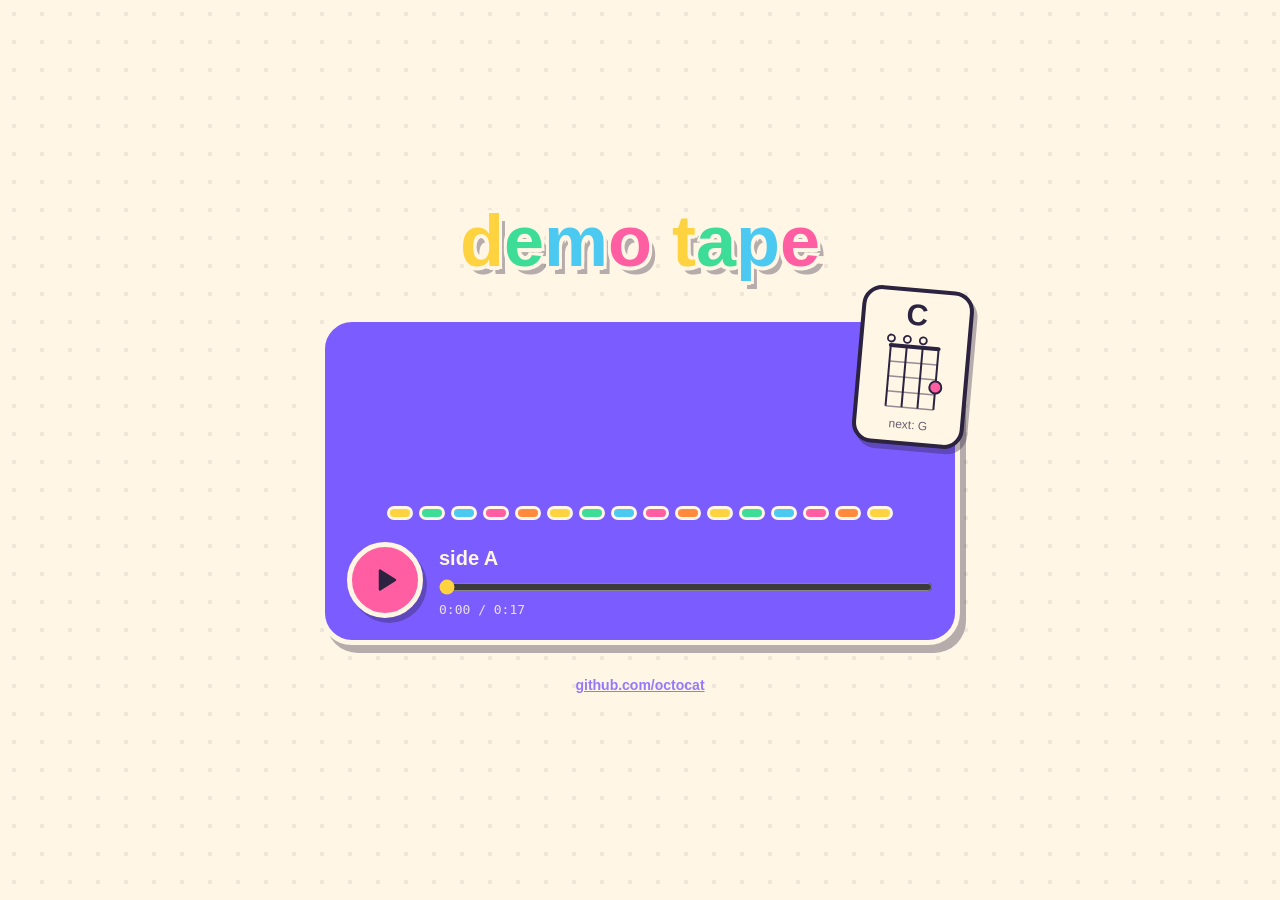
==== examples/profile/docs/tape/index.html @ 2af3d22a "Pernik 0.1: playful, theme-aware widgets for GitHub profile READMEs - core: pernik.toml, themes (per" ====
<!doctype html>
<!-- made by pernik mixtape: rewritten on every build, so edit pernik.toml instead of this file -->
<html lang="en">
<head>
<meta charset="utf-8">
<meta name="viewport" content="width=device-width, initial-scale=1">
<title>tape</title>
<meta name="description" content="A short recording, played on a cassette tape.">
<style>
  :root {
    --krem: #FFF6E5; --tinta: #2B2340; --jeruk: #FF8A3D; --pink: #FF5FA2;
    --kuning: #FFD23F; --mint: #3DDC97; --langit: #4CC9F0; --anggur: #7B5CFF;
    --bg: var(--krem); --fg: var(--tinta); --dot: #2B234014; --shadow: #2B234059;
    --round: 'Arial Rounded MT Bold', 'Nunito', 'Varela Round', 'Trebuchet MS', 'Segoe UI', sans-serif;
    --body: 'Segoe UI', Ubuntu, 'Helvetica Neue', sans-serif;
  }
  @media (prefers-color-scheme: dark) {
    :root { --bg: #1d1730; --fg: var(--krem); --dot: #FFF6E512; --shadow: #00000080; }
  }
  * { box-sizing: border-box; }
  html, body { margin: 0; }
  body {
    min-height: 100vh; display: grid; place-items: center; padding: 32px 16px; overflow-x: hidden;
    background: radial-gradient(var(--dot) 2px, transparent 2.5px) 0 0 / 28px 28px, var(--bg);
    color: var(--fg); font: 16px/1.5 var(--body);
  }
  .round { font-family: var(--round); font-weight: 800; }
  main { width: min(640px, 100%); text-align: center; }

  h1 { font-size: clamp(40px, 11vw, 72px); line-height: 1; margin: 0 0 28px; overflow-wrap: anywhere; }
  h1 span { display: inline-block; animation: bob 2.4s cubic-bezier(.5,-0.4,.5,1.4) infinite; }
  @keyframes bob { 0%,100% { transform: translateY(0) rotate(-3deg); } 50% { transform: translateY(-8px) rotate(3deg); } }

  .deck { position: relative; background: var(--anggur); border: 5px solid var(--krem); border-radius: 32px;
    box-shadow: 6px 8px 0 var(--shadow); padding: 28px 22px 22px; margin-top: 40px; }
  .viz { display: flex; gap: 6px; align-items: flex-end; justify-content: center; height: 170px; }
  .viz i { flex: 1; max-width: 26px; min-height: 14px; height: 14px; border-radius: 99px; border: 3px solid var(--krem);
    transition: height .06s linear; }

  .ctrl { display: flex; align-items: center; gap: 16px; margin-top: 22px; }
  button.play { flex: none; width: 76px; height: 76px; border-radius: 50%; border: 5px solid var(--krem);
    background: var(--pink); color: var(--tinta); cursor: pointer; display: grid; place-items: center;
    box-shadow: 4px 5px 0 var(--shadow); transition: transform .15s cubic-bezier(.5,-0.4,.5,1.6); }
  button.play:hover { transform: scale(1.07) rotate(-4deg); }
  button.play:active { transform: scale(.94); }
  button.play svg { width: 30px; height: 30px; }
  .track { flex: 1; text-align: left; color: var(--krem); min-width: 0; }
  .track .t { font-size: 20px; }
  input[type=range] { width: 100%; margin: 6px 0 0; accent-color: var(--kuning); }
  .time { font: 13px ui-monospace, Menlo, monospace; opacity: .85; }
  button:focus-visible, input:focus-visible { outline: 4px solid var(--kuning); outline-offset: 4px; }

  .chord { position: absolute; top: -34px; right: -14px; width: 112px; padding: 8px 10px 10px; background: var(--krem);
    color: var(--tinta); border: 4px solid var(--tinta); border-radius: 20px; box-shadow: 4px 5px 0 var(--shadow);
    transform: rotate(5deg); z-index: 2; }
  .chord[hidden] { display: none; }
  .chord .name { font-size: 30px; line-height: 1; margin-bottom: 4px; }
  .chord svg { width: 72px; height: 80px; display: block; margin: 0 auto; }
  .chord.pop { animation: pop .35s cubic-bezier(.5,-0.4,.5,1.6); }
  @keyframes pop { from { transform: rotate(5deg) scale(.7); } to { transform: rotate(5deg) scale(1); } }
  .chord .next { font: 12px var(--body); opacity: .7; margin-top: 4px; }
  @media (max-width: 480px) { .chord { width: 92px; right: -6px; top: -40px; } .chord .name { font-size: 24px; } .chord svg { width: 56px; height: 64px; } }
  .msg { color: var(--krem); margin: 12px 0 0; font-size: 14px; }
  .msg[hidden] { display: none; }
  footer { margin-top: 30px; font-size: 14px; opacity: .8; }
  a { color: var(--anggur); font-weight: 600; }
  @media (prefers-color-scheme: dark) { a { color: var(--langit); } }
  @media (prefers-reduced-motion: reduce) { h1 span, .chord.pop { animation: none; } .viz i { transition: none; } }
</style>
</head>
<body>
<main>
  <h1 class="round" id="title" aria-label="tape"></h1>

  <div class="deck">
    <div class="chord" id="chord" aria-live="polite" hidden>
      <div class="name round" id="cname">C</div>
      <svg viewBox="0 0 72 80" id="cdiag" aria-hidden="true"></svg>
      <div class="next" id="cnext"></div>
    </div>
    <div class="viz" id="viz" aria-hidden="true"></div>
    <div class="ctrl">
      <button class="play" id="play" aria-label="Play">
        <svg viewBox="0 0 24 24"><path id="icon" d="M7 4.5v15a1 1 0 0 0 1.5.86l12-7.5a1 1 0 0 0 0-1.72l-12-7.5A1 1 0 0 0 7 4.5z" fill="currentColor"/></svg>
      </button>
      <div class="track">
        <div class="t round" id="side">side A</div>
        <input type="range" id="seek" min="0" max="1" step="0.1" value="0" aria-label="Position">
        <div class="time" id="time">0:00</div>
      </div>
    </div>
    <p class="msg" id="msg" role="status" hidden></p>
  </div>

  <footer><a id="owner" href="https://github.com/">github.com</a></footer>
</main>

<!-- the settings (label, song, colours) come from tape.json, written next to this page by `python -m pernik build` -->
<audio id="audio" preload="auto"></audio>

<script>
  const PLAY = 'M7 4.5v15a1 1 0 0 0 1.5.86l12-7.5a1 1 0 0 0 0-1.72l-12-7.5A1 1 0 0 0 7 4.5z';
  const PAUSE = 'M6 4h4v16H6zM14 4h4v16h-4z';
  const $ = id => document.getElementById(id);
  const css = name => getComputedStyle(document.documentElement).getPropertyValue(name).trim();
  let COLORS = ['#FFD23F', '#3DDC97', '#4CC9F0', '#FF5FA2', '#FF8A3D'];

  function applyColors(c) {
    const root = document.documentElement.style;
    for (const k of ['krem', 'tinta', 'jeruk', 'pink', 'kuning', 'mint', 'langit', 'anggur']) {
      if (c && /^#[0-9a-f]{6}$/i.test(c[k] || '')) root.setProperty('--' + k, c[k]);
    }
    if (c && c.round) root.setProperty('--round', c.round);
    if (c && c.body) root.setProperty('--body', c.body);
    COLORS = ['--kuning', '--mint', '--langit', '--pink', '--jeruk'].map(css);
  }

  function setTitle(text) {
    const h = $('title');
    h.textContent = '';
    h.setAttribute('aria-label', text);
    document.title = text;
    [...text].forEach((ch, i) => {
      const s = document.createElement('span');
      s.textContent = ch === ' ' ? ' ' : ch;
      s.style.color = COLORS[i % COLORS.length];
      s.style.textShadow = '-3px -3px 0 var(--krem), 3px -3px 0 var(--krem), -3px 3px 0 var(--krem), 3px 3px 0 var(--krem), 0 4px 0 var(--krem), 6px 8px 0 var(--shadow)';
      s.style.animationDelay = (i * 0.09) + 's';
      s.setAttribute('aria-hidden', 'true');
      h.appendChild(s);
    });
  }

  const N = 16;
  const bars = [...Array(N)].map(() => $('viz').appendChild(document.createElement('i')));
  const paintBars = () => bars.forEach((b, i) => b.style.background = COLORS[i % COLORS.length]);

  const audio = $('audio'), btn = $('play'), icon = $('icon'), seek = $('seek'), time = $('time');
  const fmt = t => Math.floor(t / 60) + ':' + String(Math.floor(t % 60)).padStart(2, '0');
  btn.style.color = 'var(--tinta)';

  let ctx, analyser, data, edges;
  function setupAudio() {
    if (ctx) return;
    try {
      ctx = new (window.AudioContext || window.webkitAudioContext)();
      analyser = ctx.createAnalyser();
      analyser.fftSize = 1024;
      analyser.smoothingTimeConstant = 0.75;
      ctx.createMediaElementSource(audio).connect(analyser);
      analyser.connect(ctx.destination);
      data = new Uint8Array(analyser.frequencyBinCount);
      // bars cover ~60 Hz - 6 kHz on a log scale
      const bin = ctx.sampleRate / analyser.fftSize;
      edges = [...Array(N + 1)].map((_, i) => Math.round(60 * Math.pow(100, i / N) / bin));
    } catch (e) { analyser = null; }   // no Web Audio: the song still plays, the bars rest
  }

  btn.addEventListener('click', () => {
    setupAudio();
    if (ctx && ctx.state === 'suspended') ctx.resume();
    if (audio.paused) audio.play().catch(() => showMsg("This song couldn't be played here."));
    else audio.pause();
  });
  audio.addEventListener('play', () => { icon.setAttribute('d', PAUSE); btn.setAttribute('aria-label', 'Pause'); requestAnimationFrame(draw); });
  audio.addEventListener('pause', () => { icon.setAttribute('d', PLAY); btn.setAttribute('aria-label', 'Play'); });
  audio.addEventListener('ended', () => { bars.forEach(b => b.style.height = '14px'); });
  audio.addEventListener('loadedmetadata', () => { seek.max = audio.duration; });
  audio.addEventListener('error', () => showMsg("The song file couldn't be loaded."));
  seek.addEventListener('input', () => { audio.currentTime = +seek.value; if (CH) showChord(chordAt(+seek.value)); });
  function showMsg(t) { $('msg').textContent = t; $('msg').hidden = false; }

  const TAPE = { label: 'my tape', side: 'A', song: '', cross_origin: false, duration: 0, owner: '', chords: true, colors: null };
  fetch('tape.json').then(r => r.ok ? r.json() : {}).catch(() => ({})).then(j => {
    Object.assign(TAPE, j);
    applyColors(TAPE.colors);
    paintBars();
    setTitle(TAPE.label);
    if (TAPE.cross_origin) audio.crossOrigin = 'anonymous';   // song served from another host (CORS)
    if (TAPE.song) audio.src = TAPE.song; else showMsg('No song yet: set song = "..." in pernik.toml.');
    $('side').textContent = 'side ' + TAPE.side;
    if (TAPE.duration) { seek.max = TAPE.duration; time.textContent = '0:00 / ' + fmt(TAPE.duration); }
    if (TAPE.owner) {
      const a = $('owner');
      a.href = 'https://github.com/' + encodeURIComponent(TAPE.owner);
      a.textContent = 'github.com/' + TAPE.owner;
    }
    if (TAPE.chords) loadChords();
  });

  // live chord card, synced to the recording (chords.json next to this page)
  let CH = null, lastChord = -1;
  function loadChords() {
    fetch('chords.json').then(r => r.json()).then(j => {
      if (!j.timeline || !j.timeline.length) throw new Error('no chords');
      CH = j; $('chord').hidden = false; showChord(0);
    }).catch(() => { $('chord').hidden = true; });
  }
  function diagram(shape) {
    const xs = [12, 28, 44, 60], top = 14, fh = 15, ink = css('--tinta');
    const frets = [...shape].filter(c => /\d/.test(c)).map(Number);
    const base = frets.length && Math.max(...frets) > 4 ? Math.min(...frets.filter(f => f > 0)) : 1;
    let g = base === 1 ? `<rect x="10" y="${top - 3}" width="52" height="4" rx="2" fill="${ink}"/>`
                       : `<text x="4" y="${top + fh * .5 + 3}" text-anchor="middle" font-size="9" fill="${ink}">${base}</text>`;
    for (let f = 1; f <= 4; f++) g += `<line x1="12" x2="60" y1="${top + f * fh}" y2="${top + f * fh}" stroke="${ink}" stroke-width="1.5" opacity=".5"/>`;
    xs.forEach(x => g += `<line x1="${x}" x2="${x}" y1="${top}" y2="${top + 4 * fh}" stroke="${ink}" stroke-width="2"/>`);
    [...shape].slice(0, 4).forEach((c, i) => {
      if (c.toLowerCase() === 'x') g += `<text x="${xs[i]}" y="${top - 6}" text-anchor="middle" font-size="9" fill="${ink}">x</text>`;
      else if (c === '0' || !/\d/.test(c)) g += `<circle cx="${xs[i]}" cy="${top - 8}" r="3.5" fill="none" stroke="${ink}" stroke-width="1.8"/>`;
      else g += `<circle cx="${xs[i]}" cy="${top + (+c - base + .5) * fh}" r="6" fill="${COLORS[i]}" stroke="${ink}" stroke-width="2"/>`;
    });
    return g;
  }
  function showChord(i) {
    if (!CH || i === lastChord) return;
    lastChord = i;
    const [name] = CH.timeline[i], nxt = CH.timeline[i + 1];
    $('cname').textContent = name;
    $('cdiag').innerHTML = diagram(String((CH.shapes || {})[name] || '0000'));
    $('cnext').textContent = nxt ? 'next: ' + nxt[0] : '';
    const c = $('chord');
    c.classList.remove('pop'); void c.offsetWidth; c.classList.add('pop');
  }
  function chordAt(t) {
    const tl = CH.timeline;
    for (let i = 0; i < tl.length; i++) if (t < tl[i][2]) return i;
    return tl.length - 1;
  }

  function draw() {
    seek.value = audio.currentTime;
    time.textContent = fmt(audio.currentTime) + ' / ' + fmt(audio.duration || TAPE.duration);
    if (analyser) {
      analyser.getByteFrequencyData(data);
      bars.forEach((b, i) => {
        let v = 0;
        for (let k = edges[i]; k <= Math.max(edges[i], edges[i + 1] - 1); k++) v = Math.max(v, data[k]);
        b.style.height = (14 + Math.pow(v / 255, 1.6) * 150) + 'px';
      });
    }
    if (CH) showChord(chordAt(audio.currentTime));
    if (!audio.paused) requestAnimationFrame(draw);
  }
</script>
</body>
</html>
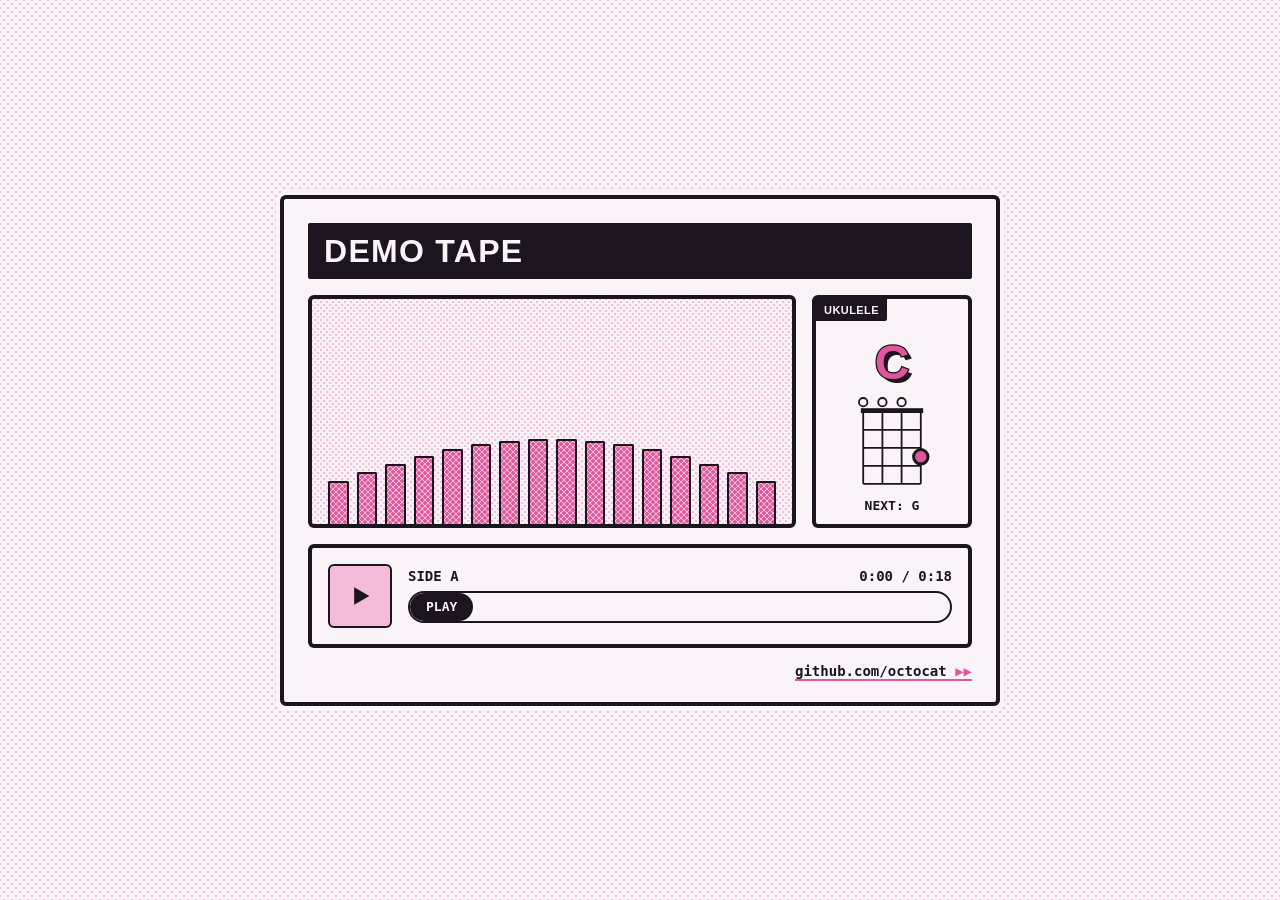
==== commit 5090010b: "komik: a two-colour risograph comic style, now the default - design rules in docs/design.md (4 colou" ====
--- a/examples/profile/docs/tape/index.html
+++ b/examples/profile/docs/tape/index.html
@@ -1,22 +1,29 @@
 <!doctype html>
 <!-- made by pernik mixtape: rewritten on every build, so edit pernik.toml instead of this file -->
-<html lang="en">
+<html lang="en" class="komik">
 <head>
 <meta charset="utf-8">
 <meta name="viewport" content="width=device-width, initial-scale=1">
 <title>tape</title>
 <meta name="description" content="A short recording, played on a cassette tape.">
 <style>
+  /* Two looks, chosen by "style" in tape.json: the sticker look (below) and the komik look
+     (html.komik, further down: a two-colour comic page, rules in pernik's docs/design.md). */
   :root {
     --krem: #FFF6E5; --tinta: #2B2340; --jeruk: #FF8A3D; --pink: #FF5FA2;
     --kuning: #FFD23F; --mint: #3DDC97; --langit: #4CC9F0; --anggur: #7B5CFF;
     --bg: var(--krem); --fg: var(--tinta); --dot: #2B234014; --shadow: #2B234059;
     --round: 'Arial Rounded MT Bold', 'Nunito', 'Varela Round', 'Trebuchet MS', 'Segoe UI', sans-serif;
     --body: 'Segoe UI', Ubuntu, 'Helvetica Neue', sans-serif;
+    --paper: #FAF3F8; --ink: #1C1520; --spot: #E0569B; --tint: #F4BCD8;
+    --display: 'Arial Rounded MT Bold', 'Nunito', 'Varela Round', sans-serif;
+    --label: 'Arial Black', 'Helvetica Neue', Arial, sans-serif;
+    --mono: ui-monospace, 'SF Mono', Menlo, Consolas, monospace;
   }
   @media (prefers-color-scheme: dark) {
     :root { --bg: #1d1730; --fg: var(--krem); --dot: #FFF6E512; --shadow: #00000080; }
   }
+  html:not(.ready) main { visibility: hidden; }
   * { box-sizing: border-box; }
   html, body { margin: 0; }
   body {
@@ -47,6 +54,7 @@
   .track { flex: 1; text-align: left; color: var(--krem); min-width: 0; }
   .track .t { font-size: 20px; }
   input[type=range] { width: 100%; margin: 6px 0 0; accent-color: var(--kuning); }
+  .seek .tab, .seek .fill { display: none; }
   .time { font: 13px ui-monospace, Menlo, monospace; opacity: .85; }
   button:focus-visible, input:focus-visible { outline: 4px solid var(--kuning); outline-offset: 4px; }
 
@@ -54,6 +62,7 @@
     color: var(--tinta); border: 4px solid var(--tinta); border-radius: 20px; box-shadow: 4px 5px 0 var(--shadow);
     transform: rotate(5deg); z-index: 2; }
   .chord[hidden] { display: none; }
+  .chord .tag { display: none; }
   .chord .name { font-size: 30px; line-height: 1; margin-bottom: 4px; }
   .chord svg { width: 72px; height: 80px; display: block; margin: 0 auto; }
   .chord.pop { animation: pop .35s cubic-bezier(.5,-0.4,.5,1.6); }
@@ -66,14 +75,144 @@
   a { color: var(--anggur); font-weight: 600; }
   @media (prefers-color-scheme: dark) { a { color: var(--langit); } }
   @media (prefers-reduced-motion: reduce) { h1 span, .chord.pop { animation: none; } .viz i { transition: none; } }
+
+  /* ------------------------------------------------------------------ komik look
+     4 colours (paper, ink, spot, tint), 3 lines (4 / 2.5 / 1.5 px), the 8 grid,
+     3 type roles (display: the chord name; label: title bar, tabs; mono: small UI text). */
+  html.komik body {
+    background: radial-gradient(var(--tint) 1.1px, transparent 1.6px) 0 0 / 8px 8px,
+                radial-gradient(var(--tint) 1.1px, transparent 1.6px) 4px 4px / 8px 8px, var(--paper);
+    color: var(--ink); font: 14px/1.5 var(--mono);
+  }
+  @media (prefers-color-scheme: dark) {
+    html.komik body {
+      background: radial-gradient(color-mix(in srgb, var(--spot) 22%, var(--ink)) 1.1px, transparent 1.6px) 0 0 / 8px 8px,
+                  radial-gradient(color-mix(in srgb, var(--spot) 22%, var(--ink)) 1.1px, transparent 1.6px) 4px 4px / 8px 8px, var(--ink);
+    }
+  }
+  html.komik main {
+    width: min(720px, 100%); text-align: left; background: var(--paper); color: var(--ink);
+    border: 4px solid var(--ink); border-radius: 6px; padding: 24px;
+    box-shadow: 0 0 0 4px var(--paper);        /* the paper margin outside the frame, as on the card */
+  }
+  html.komik .lbl { font-family: var(--label); font-weight: 900; text-transform: uppercase; letter-spacing: .04em; }
+  html.komik .mono { font-family: var(--mono); font-weight: 600; }
+
+  html.komik h1 {
+    font: 900 clamp(20px, 5vw, 32px)/1 var(--label); text-transform: uppercase; letter-spacing: .04em;
+    background: var(--ink); color: var(--paper); border-radius: 2px; padding: 12px 16px; margin: 0 0 16px;
+  }
+
+  html.komik .deck {
+    display: grid; grid-template-columns: 1fr 160px; grid-template-areas: "viz chord" "ctrl ctrl";
+    gap: 16px; background: none; border: 0; border-radius: 0; box-shadow: none; padding: 0; margin: 0;
+  }
+  html.komik .deck.nochord { grid-template-columns: 1fr; grid-template-areas: "viz" "ctrl"; }
+
+  html.komik .viz {
+    grid-area: viz; height: auto; min-height: 216px; gap: 8px; padding: 24px 16px 0; overflow: hidden;
+    border: 4px solid var(--ink); border-radius: 6px;
+    background: radial-gradient(var(--tint) 1.1px, transparent 1.6px) 0 0 / 6px 6px,
+                radial-gradient(var(--tint) 1.1px, transparent 1.6px) 3px 3px / 6px 6px, var(--paper);
+  }
+  html.komik .viz i {
+    max-width: 32px; min-height: 16px; height: 16px; border: 2.5px solid var(--ink); border-bottom: 0;
+    border-radius: 2px 2px 0 0;
+    background: radial-gradient(var(--spot) 1.5px, transparent 2px) 0 0 / 6px 6px,
+                radial-gradient(var(--spot) 1.5px, transparent 2px) 3px 3px / 6px 6px, var(--tint);
+  }
+
+  html.komik .chord {
+    grid-area: chord; position: relative; inset: auto; width: auto; transform: none; box-shadow: none;
+    background: var(--paper); color: var(--ink); border: 4px solid var(--ink); border-radius: 6px;
+    padding: 40px 12px 12px; text-align: center; display: flex; flex-direction: column; align-items: center;
+  }
+  html.komik .chord[hidden] { display: none; }
+  html.komik .chord .tag {
+    display: block; position: absolute; left: 0; top: 0; background: var(--ink); color: var(--paper);
+    font-size: 11px; line-height: 1; padding: 6px 8px 5px; border-radius: 0 0 2px 0;
+  }
+  html.komik .chord .name {
+    font: 800 48px/1 var(--display); color: var(--spot); margin: 0 0 8px;
+    -webkit-text-stroke: 2.5px var(--ink); paint-order: stroke fill; text-shadow: 4px 4px 0 var(--ink);
+  }
+  html.komik .chord svg { width: 88px; height: 96px; }
+  html.komik .chord .next { font: 600 13px/1 var(--mono); opacity: 1; margin-top: 8px; }
+  html.komik .chord.pop { animation: stamp .35s cubic-bezier(.3,1.4,.5,1); }
+  @keyframes stamp { 0% { transform: scale(.9); } 70% { transform: scale(1.03); } 100% { transform: scale(1); } }
+
+  html.komik .ctrl {
+    grid-area: ctrl; margin: 0; gap: 16px; padding: 16px; border: 4px solid var(--ink); border-radius: 6px;
+    background: var(--paper);
+  }
+  html.komik button.play {
+    width: 64px; height: 64px; border-radius: 6px; border: 2.5px solid var(--ink); background: var(--tint);
+    color: var(--ink); box-shadow: none; transition: transform .12s ease-out, box-shadow .12s ease-out;
+  }
+  html.komik button.play:hover { transform: translate(-2px, -2px); box-shadow: 4px 4px 0 var(--ink); }
+  html.komik button.play:active { transform: translate(2px, 2px); box-shadow: none; }
+  html.komik button.play svg { width: 28px; height: 28px; }
+  html.komik .track {
+    color: var(--ink); display: grid; grid-template-columns: 1fr auto; grid-template-areas: "side time" "seek seek";
+    gap: 8px 16px; align-items: baseline;
+  }
+  html.komik .track .t { grid-area: side; font: 600 14px/1 var(--mono); text-transform: uppercase; }
+  html.komik .time { grid-area: time; font: 600 14px/1 var(--mono); opacity: 1; }
+  html.komik .seek {
+    grid-area: seek; display: flex; height: 32px; border: 2.5px solid var(--ink); border-radius: 99px;
+    background: var(--paper); overflow: hidden;
+  }
+  html.komik .seek .tab {
+    display: flex; align-items: center; flex: none; padding: 0 16px; background: var(--ink); color: var(--paper);
+    font: 600 13px/1 var(--mono); border-radius: 99px;
+  }
+  html.komik .seek .rail { position: relative; flex: 1; margin: 4px; }
+  html.komik .seek .fill {
+    display: block; position: absolute; left: 0; top: 0; bottom: 0; width: 0; border-radius: 99px;
+    background: radial-gradient(var(--spot) 2.2px, transparent 2.7px) 0 0 / 6px 6px,
+                radial-gradient(var(--spot) 2.2px, transparent 2.7px) 3px 3px / 6px 6px;
+  }
+  html.komik .seek input[type=range] {
+    position: absolute; inset: 0; width: 100%; height: 100%; margin: 0; opacity: 0; cursor: pointer;
+  }
+  html.komik .seek:focus-within { outline: 4px solid var(--spot); outline-offset: 4px; }
+  html.komik button:focus-visible { outline: 4px solid var(--spot); outline-offset: 4px; }
+
+  html.komik .msg {
+    grid-column: 1 / -1; margin: 0; color: var(--ink); font: 600 14px/1.4 var(--mono); background: var(--tint);
+    border: 2.5px solid var(--ink); border-radius: 2px; padding: 8px 16px;
+  }
+  html.komik .msg[hidden] { display: none; }
+  html.komik footer { margin-top: 16px; opacity: 1; font: 600 14px/1 var(--mono); text-align: right; }
+  html.komik footer a { color: var(--ink); text-decoration: none; border-bottom: 2.5px solid var(--spot); }
+  html.komik footer a::after { content: ' \25B6\25B6'; color: var(--spot); }
+  html.komik footer a:hover { background: var(--tint); }
+  html.komik footer a:focus-visible { outline: 4px solid var(--spot); outline-offset: 4px; }
+
+  @media (max-width: 560px) {
+    html.komik main { padding: 16px; }
+    html.komik .deck { grid-template-columns: 1fr 112px; gap: 8px; }
+    html.komik .viz { min-height: 200px; padding: 16px 12px 0; gap: 8px; }
+    html.komik .viz i:nth-child(even) { display: none; }      /* 8 wider columns on a phone */
+    html.komik .chord { padding: 32px 8px 8px; }
+    html.komik .chord .name { font-size: 32px; }
+    html.komik .chord svg { width: 64px; height: 72px; }
+    html.komik .ctrl { padding: 12px; gap: 12px; }
+    html.komik .deck { row-gap: 8px; }
+  }
+  @media (prefers-reduced-motion: reduce) {
+    html.komik .chord.pop { animation: none; }
+    html.komik button.play { transition: none; }
+  }
 </style>
 </head>
 <body>
 <main>
   <h1 class="round" id="title" aria-label="tape"></h1>
 
-  <div class="deck">
+  <div class="deck" id="deck">
     <div class="chord" id="chord" aria-live="polite" hidden>
+      <div class="tag lbl" aria-hidden="true">ukulele</div>
       <div class="name round" id="cname">C</div>
       <svg viewBox="0 0 72 80" id="cdiag" aria-hidden="true"></svg>
       <div class="next" id="cnext"></div>
@@ -85,7 +224,7 @@
       </button>
       <div class="track">
         <div class="t round" id="side">side A</div>
-        <input type="range" id="seek" min="0" max="1" step="0.1" value="0" aria-label="Position">
+        <div class="seek"><span class="tab" aria-hidden="true">PLAY</span><div class="rail"><i class="fill" id="fill"></i><input type="range" id="seek" min="0" max="1" step="0.1" value="0" aria-label="Position"></div></div>
         <div class="time" id="time">0:00</div>
       </div>
     </div>
@@ -95,24 +234,34 @@
   <footer><a id="owner" href="https://github.com/">github.com</a></footer>
 </main>
 
-<!-- the settings (label, song, colours) come from tape.json, written next to this page by `python -m pernik build` -->
+<!-- the settings (label, song, colours, style) come from tape.json, written next to this page by `python -m pernik build` -->
 <audio id="audio" preload="auto"></audio>
 
 <script>
   const PLAY = 'M7 4.5v15a1 1 0 0 0 1.5.86l12-7.5a1 1 0 0 0 0-1.72l-12-7.5A1 1 0 0 0 7 4.5z';
   const PAUSE = 'M6 4h4v16H6zM14 4h4v16h-4z';
+  const PLAY_K = 'M7 4.5L20 12L7 19.5Z';          // komik: a plain ink triangle and two bars
+  const PAUSE_K = 'M6 4.5h4.5v15H6zM13.5 4.5H18v15h-4.5z';
   const $ = id => document.getElementById(id);
-  const css = name => getComputedStyle(document.documentElement).getPropertyValue(name).trim();
+  const root = document.documentElement;
+  const css = name => getComputedStyle(root).getPropertyValue(name).trim();
   let COLORS = ['#FFD23F', '#3DDC97', '#4CC9F0', '#FF5FA2', '#FF8A3D'];
+  let KOMIK = root.classList.contains('komik');
+  setTimeout(() => root.classList.add('ready'), 1500);     // never leave the page hidden
 
   function applyColors(c) {
-    const root = document.documentElement.style;
     for (const k of ['krem', 'tinta', 'jeruk', 'pink', 'kuning', 'mint', 'langit', 'anggur']) {
-      if (c && /^#[0-9a-f]{6}$/i.test(c[k] || '')) root.setProperty('--' + k, c[k]);
+      if (c && /^#[0-9a-f]{6}$/i.test(c[k] || '')) root.style.setProperty('--' + k, c[k]);
     }
-    if (c && c.round) root.setProperty('--round', c.round);
-    if (c && c.body) root.setProperty('--body', c.body);
+    if (c && c.round) root.style.setProperty('--round', c.round);
+    if (c && c.body) root.style.setProperty('--body', c.body);
     COLORS = ['--kuning', '--mint', '--langit', '--pink', '--jeruk'].map(css);
+  }
+  function applyKomik(k) {
+    for (const n of ['paper', 'ink', 'spot', 'tint']) {
+      if (k && /^#[0-9a-f]{6}$/i.test(k[n] || '')) root.style.setProperty('--' + n, k[n]);
+    }
+    for (const n of ['display', 'label', 'mono']) if (k && k[n]) root.style.setProperty('--' + n, k[n]);
   }
 
   function setTitle(text) {
@@ -120,9 +269,10 @@
     h.textContent = '';
     h.setAttribute('aria-label', text);
     document.title = text;
+    if (KOMIK) { h.textContent = text; h.removeAttribute('aria-label'); return; }
     [...text].forEach((ch, i) => {
       const s = document.createElement('span');
-      s.textContent = ch === ' ' ? ' ' : ch;
+      s.textContent = ch === ' ' ? '\u00a0' : ch;
       s.style.color = COLORS[i % COLORS.length];
       s.style.textShadow = '-3px -3px 0 var(--krem), 3px -3px 0 var(--krem), -3px 3px 0 var(--krem), 3px 3px 0 var(--krem), 0 4px 0 var(--krem), 6px 8px 0 var(--shadow)';
       s.style.animationDelay = (i * 0.09) + 's';
@@ -133,11 +283,18 @@
 
   const N = 16;
   const bars = [...Array(N)].map(() => $('viz').appendChild(document.createElement('i')));
-  const paintBars = () => bars.forEach((b, i) => b.style.background = COLORS[i % COLORS.length]);
-
-  const audio = $('audio'), btn = $('play'), icon = $('icon'), seek = $('seek'), time = $('time');
+  const paintBars = () => bars.forEach((b, i) => b.style.background = KOMIK ? '' : COLORS[i % COLORS.length]);
+  const barMin = () => KOMIK ? 16 : 14;
+  const barRange = () => KOMIK ? Math.max(40, $('viz').clientHeight - 24 - 4 - 16 - 8) : 150;
+  // komik: bars rest in a low hump, so the still page is a finished picture
+  const rest = () => bars.forEach((b, i) => b.style.height = (KOMIK
+    ? barMin() + barRange() * (0.14 + 0.3 * Math.sin(Math.PI * (i + .5) / N)) : barMin()) + 'px');
+
+  const audio = $('audio'), btn = $('play'), icon = $('icon'), seek = $('seek'), time = $('time'), fill = $('fill');
   const fmt = t => Math.floor(t / 60) + ':' + String(Math.floor(t % 60)).padStart(2, '0');
-  btn.style.color = 'var(--tinta)';
+  const total = d => fmt(Math.round(d));            // the length, rounded like the cassette label
+  const setIcon = playing => icon.setAttribute('d', playing ? (KOMIK ? PAUSE_K : PAUSE) : (KOMIK ? PLAY_K : PLAY));
+  btn.style.color = KOMIK ? '' : 'var(--tinta)';
 
   let ctx, analyser, data, edges;
   function setupAudio() {
@@ -162,30 +319,45 @@
     if (audio.paused) audio.play().catch(() => showMsg("This song couldn't be played here."));
     else audio.pause();
   });
-  audio.addEventListener('play', () => { icon.setAttribute('d', PAUSE); btn.setAttribute('aria-label', 'Pause'); requestAnimationFrame(draw); });
-  audio.addEventListener('pause', () => { icon.setAttribute('d', PLAY); btn.setAttribute('aria-label', 'Play'); });
-  audio.addEventListener('ended', () => { bars.forEach(b => b.style.height = '14px'); });
+  audio.addEventListener('play', () => { setIcon(true); btn.setAttribute('aria-label', 'Pause'); requestAnimationFrame(draw); });
+  audio.addEventListener('pause', () => { setIcon(false); btn.setAttribute('aria-label', 'Play'); });
+  audio.addEventListener('ended', rest);
   audio.addEventListener('loadedmetadata', () => { seek.max = audio.duration; });
   audio.addEventListener('error', () => showMsg("The song file couldn't be loaded."));
-  seek.addEventListener('input', () => { audio.currentTime = +seek.value; if (CH) showChord(chordAt(+seek.value)); });
+  seek.addEventListener('input', () => {
+    audio.currentTime = +seek.value; showPos(+seek.value);
+    if (CH) showChord(chordAt(+seek.value));
+  });
   function showMsg(t) { $('msg').textContent = t; $('msg').hidden = false; }
-
-  const TAPE = { label: 'my tape', side: 'A', song: '', cross_origin: false, duration: 0, owner: '', chords: true, colors: null };
+  function showPos(t) {
+    const d = audio.duration || TAPE.duration;
+    time.textContent = fmt(t) + ' / ' + total(d);
+    fill.style.width = d ? Math.min(100, 100 * t / d) + '%' : '0';
+  }
+
+  const TAPE = { label: 'my tape', side: 'A', song: '', cross_origin: false, duration: 0, owner: '', chords: true, colors: null, style: '', komik: null };
   fetch('tape.json').then(r => r.ok ? r.json() : {}).catch(() => ({})).then(j => {
     Object.assign(TAPE, j);
+    KOMIK = TAPE.style === 'komik';
+    root.classList.toggle('komik', KOMIK);
     applyColors(TAPE.colors);
+    if (KOMIK) applyKomik(TAPE.komik);
+    btn.style.color = KOMIK ? '' : 'var(--tinta)';
+    setIcon(!audio.paused);
     paintBars();
     setTitle(TAPE.label);
     if (TAPE.cross_origin) audio.crossOrigin = 'anonymous';   // song served from another host (CORS)
     if (TAPE.song) audio.src = TAPE.song; else showMsg('No song yet: set song = "..." in pernik.toml.');
     $('side').textContent = 'side ' + TAPE.side;
-    if (TAPE.duration) { seek.max = TAPE.duration; time.textContent = '0:00 / ' + fmt(TAPE.duration); }
+    if (TAPE.duration) { seek.max = TAPE.duration; time.textContent = '0:00 / ' + total(TAPE.duration); }
     if (TAPE.owner) {
       const a = $('owner');
       a.href = 'https://github.com/' + encodeURIComponent(TAPE.owner);
       a.textContent = 'github.com/' + TAPE.owner;
     }
-    if (TAPE.chords) loadChords();
+    if (TAPE.chords) loadChords(); else $('deck').classList.add('nochord');
+    root.classList.add('ready');
+    rest();
   });
 
   // live chord card, synced to the recording (chords.json next to this page)
@@ -193,21 +365,23 @@
   function loadChords() {
     fetch('chords.json').then(r => r.json()).then(j => {
       if (!j.timeline || !j.timeline.length) throw new Error('no chords');
-      CH = j; $('chord').hidden = false; showChord(0);
-    }).catch(() => { $('chord').hidden = true; });
+      CH = j; $('chord').hidden = false; $('deck').classList.remove('nochord'); showChord(0);
+    }).catch(() => { $('chord').hidden = true; $('deck').classList.add('nochord'); rest(); });
   }
   function diagram(shape) {
-    const xs = [12, 28, 44, 60], top = 14, fh = 15, ink = css('--tinta');
+    const xs = [12, 28, 44, 60], top = 14, fh = 15, ink = css(KOMIK ? '--ink' : '--tinta');
     const frets = [...shape].filter(c => /\d/.test(c)).map(Number);
     const base = frets.length && Math.max(...frets) > 4 ? Math.min(...frets.filter(f => f > 0)) : 1;
-    let g = base === 1 ? `<rect x="10" y="${top - 3}" width="52" height="4" rx="2" fill="${ink}"/>`
+    // komik: 4 px nut, 1.5 px frets and strings, spot dots with a 2.5 px ink line
+    const lw = KOMIK ? [4, 1.5, 1.5, 2.5, 1.5] : [4, 1.5, 2, 2, 1.8];
+    let g = base === 1 ? `<rect x="10" y="${top - lw[0] + 1}" width="52" height="${lw[0]}" rx="${KOMIK ? 0 : 2}" fill="${ink}"/>`
                        : `<text x="4" y="${top + fh * .5 + 3}" text-anchor="middle" font-size="9" fill="${ink}">${base}</text>`;
-    for (let f = 1; f <= 4; f++) g += `<line x1="12" x2="60" y1="${top + f * fh}" y2="${top + f * fh}" stroke="${ink}" stroke-width="1.5" opacity=".5"/>`;
-    xs.forEach(x => g += `<line x1="${x}" x2="${x}" y1="${top}" y2="${top + 4 * fh}" stroke="${ink}" stroke-width="2"/>`);
+    for (let f = 1; f <= 4; f++) g += `<line x1="12" x2="60" y1="${top + f * fh}" y2="${top + f * fh}" stroke="${ink}" stroke-width="${lw[1]}" opacity="${KOMIK ? 1 : .5}"/>`;
+    xs.forEach(x => g += `<line x1="${x}" x2="${x}" y1="${top}" y2="${top + 4 * fh}" stroke="${ink}" stroke-width="${lw[2]}"/>`);
     [...shape].slice(0, 4).forEach((c, i) => {
       if (c.toLowerCase() === 'x') g += `<text x="${xs[i]}" y="${top - 6}" text-anchor="middle" font-size="9" fill="${ink}">x</text>`;
-      else if (c === '0' || !/\d/.test(c)) g += `<circle cx="${xs[i]}" cy="${top - 8}" r="3.5" fill="none" stroke="${ink}" stroke-width="1.8"/>`;
-      else g += `<circle cx="${xs[i]}" cy="${top + (+c - base + .5) * fh}" r="6" fill="${COLORS[i]}" stroke="${ink}" stroke-width="2"/>`;
+      else if (c === '0' || !/\d/.test(c)) g += `<circle cx="${xs[i]}" cy="${top - 8}" r="3.5" fill="none" stroke="${ink}" stroke-width="${lw[4]}"/>`;
+      else g += `<circle cx="${xs[i]}" cy="${top + (+c - base + .5) * fh}" r="6" fill="${KOMIK ? css('--spot') : COLORS[i]}" stroke="${ink}" stroke-width="${lw[3]}"/>`;
     });
     return g;
   }
@@ -217,7 +391,8 @@
     const [name] = CH.timeline[i], nxt = CH.timeline[i + 1];
     $('cname').textContent = name;
     $('cdiag').innerHTML = diagram(String((CH.shapes || {})[name] || '0000'));
-    $('cnext').textContent = nxt ? 'next: ' + nxt[0] : '';
+    // komik: "NEXT: Am" (the label is upper case, chord names keep their case); "TAMAT" = the end
+    $('cnext').textContent = nxt ? (KOMIK ? 'NEXT: ' : 'next: ') + nxt[0] : (KOMIK ? 'TAMAT' : '');
     const c = $('chord');
     c.classList.remove('pop'); void c.offsetWidth; c.classList.add('pop');
   }
@@ -229,13 +404,14 @@
 
   function draw() {
     seek.value = audio.currentTime;
-    time.textContent = fmt(audio.currentTime) + ' / ' + fmt(audio.duration || TAPE.duration);
+    showPos(audio.currentTime);
     if (analyser) {
       analyser.getByteFrequencyData(data);
+      const lo = barMin(), span = barRange();
       bars.forEach((b, i) => {
         let v = 0;
         for (let k = edges[i]; k <= Math.max(edges[i], edges[i + 1] - 1); k++) v = Math.max(v, data[k]);
-        b.style.height = (14 + Math.pow(v / 255, 1.6) * 150) + 'px';
+        b.style.height = (lo + Math.pow(v / 255, 1.6) * span) + 'px';
       });
     }
     if (CH) showChord(chordAt(audio.currentTime));
